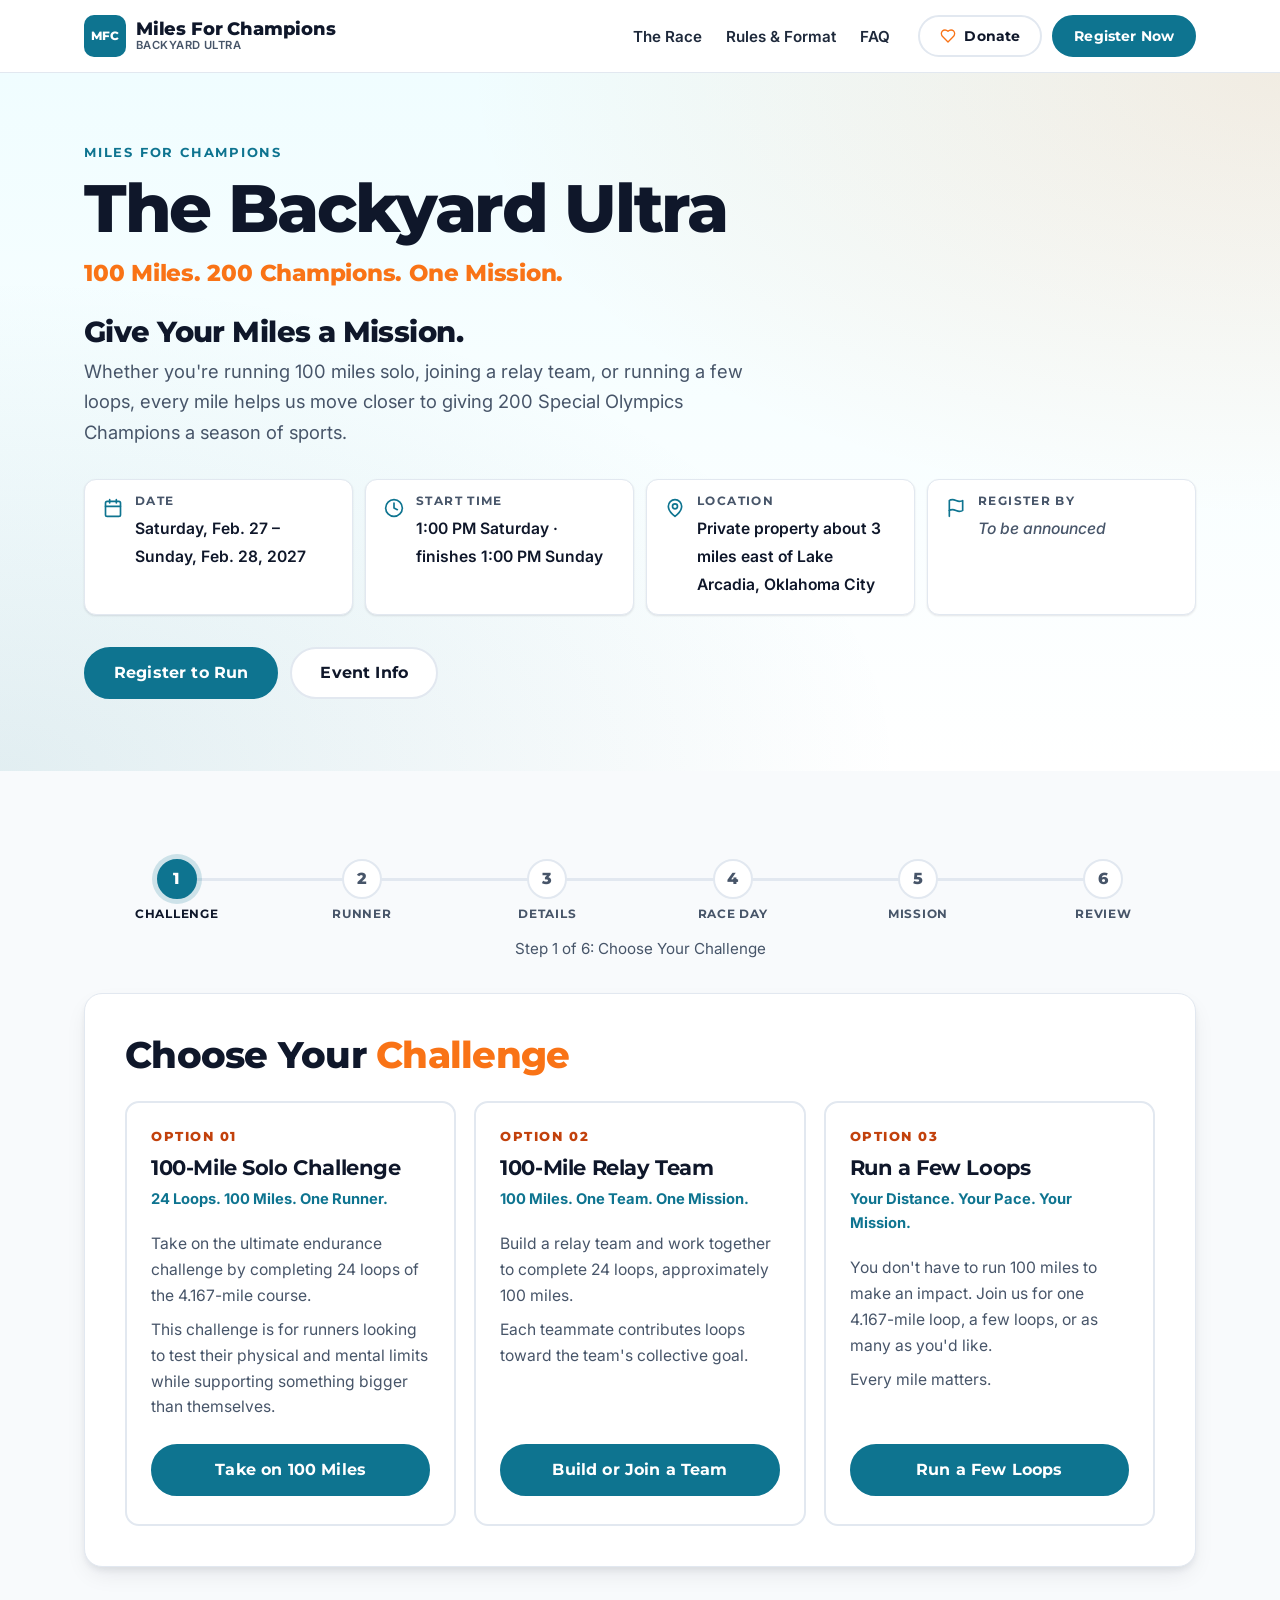
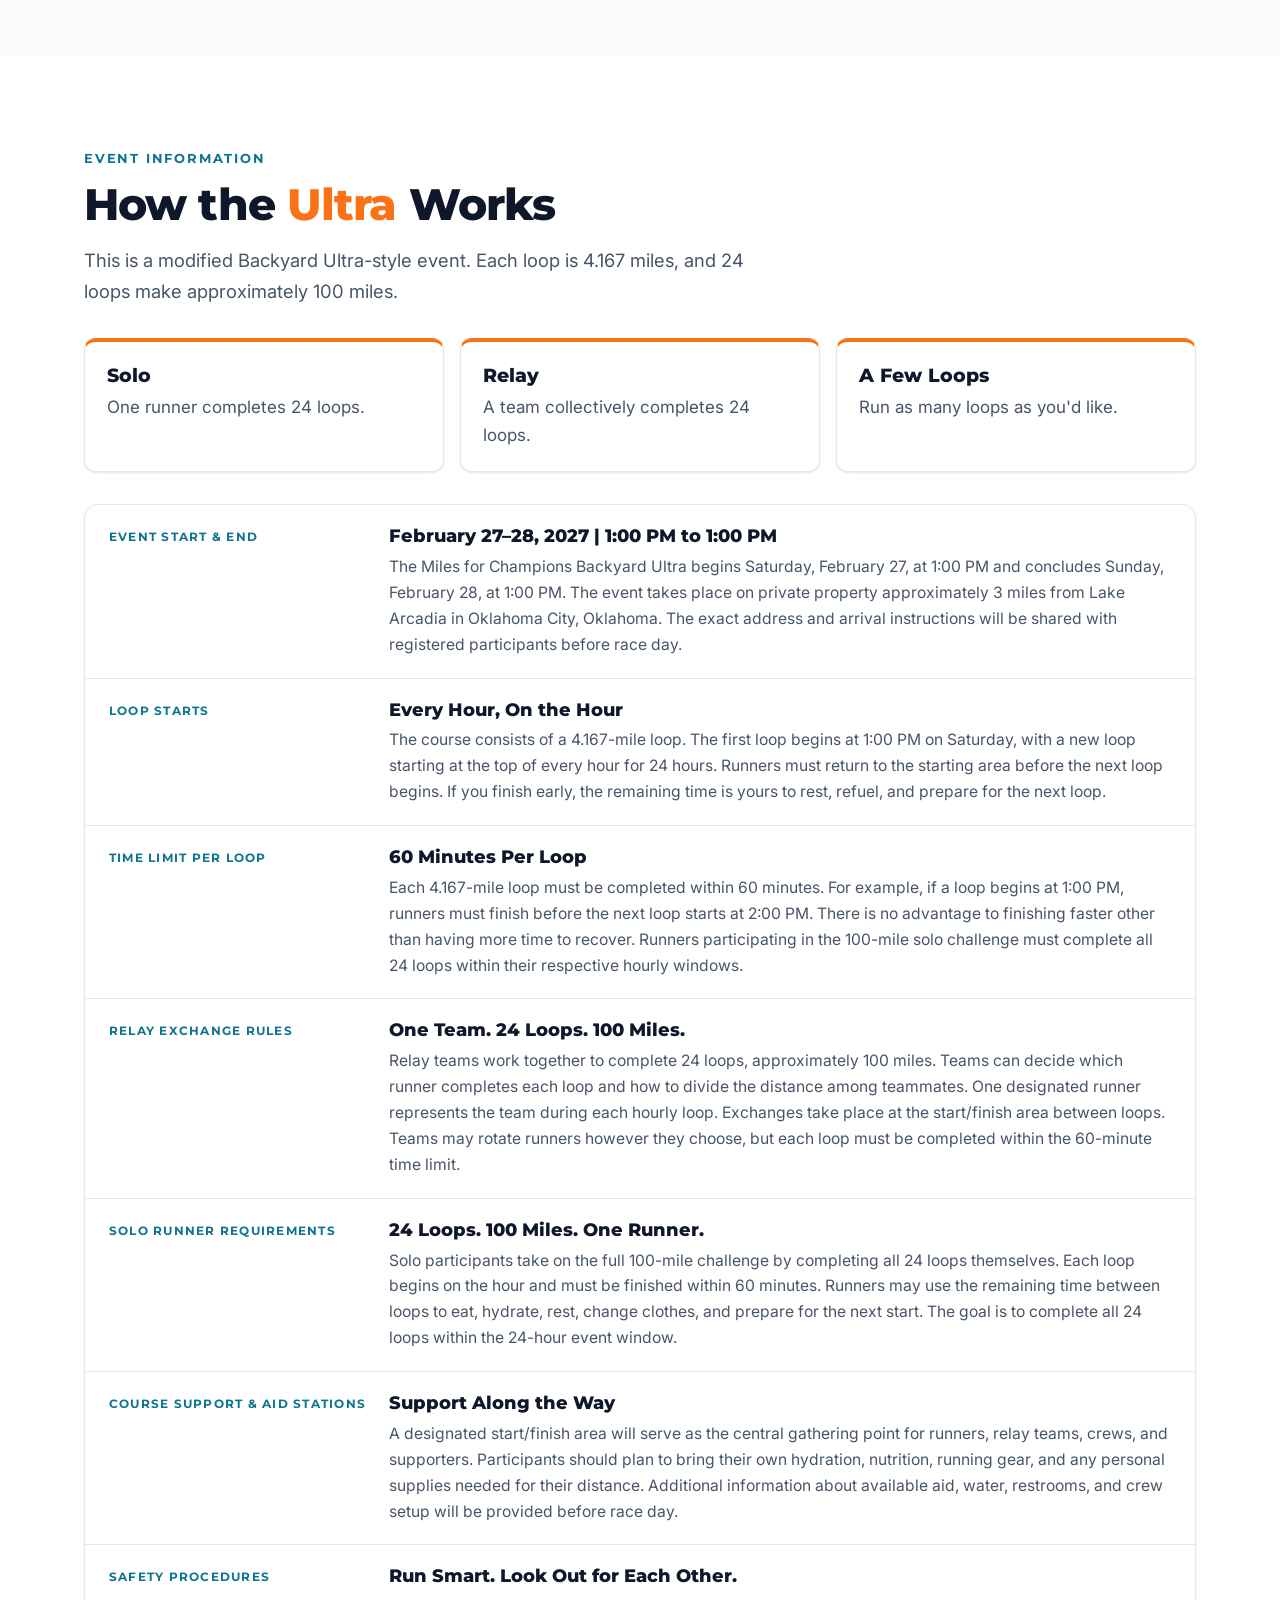
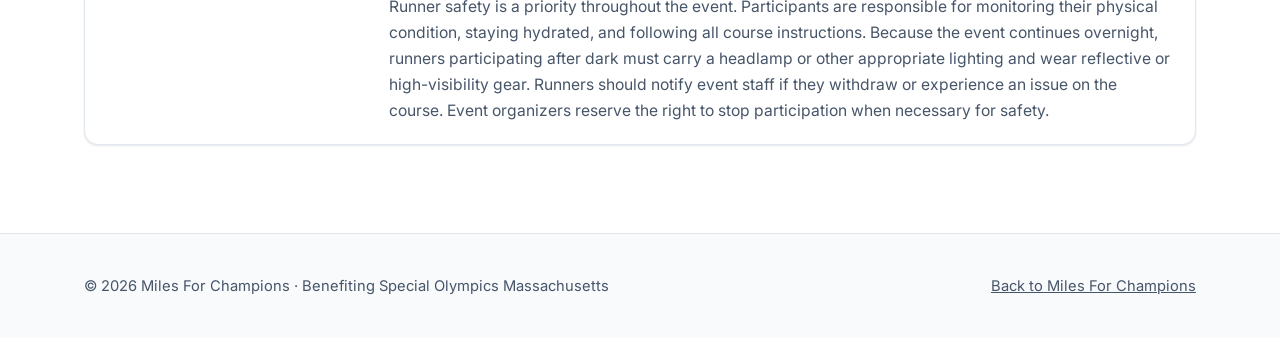
==== register.html @ be692263 "Remove Race Day Essentials, Schedule, and Location sections Co-Authored-By: Claude Opus 5.5 <noreply" ====
<!doctype html>
<html lang="en">
<head>
  <meta charset="utf-8">
  <meta name="viewport" content="width=device-width, initial-scale=1">
  <title>Register · Miles For Champions Backyard Ultra</title>
  <meta name="description" content="Register for the Miles For Champions Backyard Ultra: run 100 miles solo, build a relay team, or run a few loops. 100 Miles. 200 Champions. One Mission.">
  <meta property="og:title" content="Miles For Champions Backyard Ultra: Register to Run">
  <meta property="og:description" content="100 Miles. 200 Champions. One Mission. Give your miles a mission.">
  <meta property="og:image" content="assets/flyer.jpg">
  <meta name="theme-color" content="#ffffff">
  <link rel="preconnect" href="https://fonts.googleapis.com">
  <link rel="preconnect" href="https://fonts.gstatic.com" crossorigin>
  <link href="https://fonts.googleapis.com/css2?family=Inter:wght@400;500;600;700&family=Montserrat:wght@700;800&display=swap" rel="stylesheet">
  <link rel="stylesheet" href="assets/site.css">
  <link rel="stylesheet" href="assets/register.css">
</head>
<body>

  <header class="site-header">
    <div class="wrap">
      <a class="logo" aria-label="Miles For Champions home" href="index.html"><span class="mark">MFC</span><span class="logo-name">Miles For Champions<small>Backyard Ultra</small></span></a>
      <nav aria-label="Main">
        <ul class="nav" id="nav">
          <li><a href="index.html#race">The Race</a></li>
          <li><a href="index.html#format">Rules &amp; Format</a></li>
          <li><a href="index.html#faq">FAQ</a></li>
        </ul>
      </nav>
      <div class="header-ctas">
        <a class="btn small secondary donate" data-config-href="links.donate" href="https://www.givengain.com/project/ryan-raising-funds-for-special-olympics-massachusetts-128642" target="_blank" rel="noopener"><svg width="16" height="16" viewBox="0 0 24 24" fill="none" stroke="currentColor" stroke-width="2" stroke-linecap="round" stroke-linejoin="round" aria-hidden="true"><path d="M19 14c1.49-1.46 3-3.21 3-5.5A5.5 5.5 0 0 0 16.5 3c-1.76 0-3 .5-4.5 2-1.5-1.5-2.74-2-4.5-2A5.5 5.5 0 0 0 2 8.5c0 2.3 1.5 4.05 3 5.5l7 7Z"/></svg> Donate</a>
        <a class="btn small" href="#register">Register Now</a>
      </div>
      <button class="menu-btn" type="button" aria-label="Open menu" aria-expanded="false" aria-controls="nav"><svg width="22" height="22" viewBox="0 0 24 24" fill="none" stroke="currentColor" stroke-width="2" stroke-linecap="round" stroke-linejoin="round" aria-hidden="true"><path d="M4 6h16M4 12h16M4 18h16"/></svg></button>
    </div>
  </header>

  <section class="reg-hero">
    <div class="wrap">
      <span class="eyebrow">Miles for Champions</span>
      <h1>The Backyard Ultra</h1>
      <p class="slogan">100 Miles. 200 Champions. One Mission.</p>
      <h2 class="mission">Give Your Miles a Mission.</h2>
      <p class="sub">Whether you're running 100 miles solo, joining a relay team, or running a few loops, every mile helps us move closer to giving 200 Special Olympics Champions a season of sports.</p>
      <ul class="facts">
        <li><svg width="20" height="20" viewBox="0 0 24 24" fill="none" stroke="currentColor" stroke-width="2" stroke-linecap="round" stroke-linejoin="round" aria-hidden="true"><rect x="3" y="4" width="18" height="18" rx="2"/><path d="M16 2v4M8 2v4M3 10h18"/></svg><div><span>Date</span><b data-config="event.date"></b></div></li>
        <li><svg width="20" height="20" viewBox="0 0 24 24" fill="none" stroke="currentColor" stroke-width="2" stroke-linecap="round" stroke-linejoin="round" aria-hidden="true"><circle cx="12" cy="12" r="10"/><path d="M12 6v6l4 2"/></svg><div><span>Start time</span><b data-config="event.startTime"></b></div></li>
        <li><svg width="20" height="20" viewBox="0 0 24 24" fill="none" stroke="currentColor" stroke-width="2" stroke-linecap="round" stroke-linejoin="round" aria-hidden="true"><path d="M20 10c0 6-8 12-8 12s-8-6-8-12a8 8 0 0 1 16 0Z"/><circle cx="12" cy="10" r="3"/></svg><div><span>Location</span><b data-config="event.location"></b></div></li>
        <li><svg width="20" height="20" viewBox="0 0 24 24" fill="none" stroke="currentColor" stroke-width="2" stroke-linecap="round" stroke-linejoin="round" aria-hidden="true"><path d="M4 15s1-1 4-1 5 2 8 2 4-1 4-1V3s-1 1-4 1-5-2-8-2-4 1-4 1z"/><path d="M4 22v-7"/></svg><div><span>Register by</span><b data-config="event.registrationDeadline"></b></div></li>
      </ul>
      <div class="btns">
        <a class="btn" href="#register">Register to Run</a>
        <a class="btn secondary" href="#event-info">Event Info</a>
      </div>
    </div>
  </section>

  <section class="register" id="register">
    <div class="wrap">

      <ol class="progress" aria-label="Registration progress">
        <li><b>1</b><span>Challenge</span></li>
        <li><b>2</b><span>Runner</span></li>
        <li><b>3</b><span>Details</span></li>
        <li><b>4</b><span>Race Day</span></li>
        <li><b>5</b><span>Mission</span></li>
        <li><b>6</b><span>Review</span></li>
      </ol>
      <p class="step-count" id="step-count" aria-live="polite"></p>

      <form id="reg" novalidate>
        <input type="hidden" name="challenge" value="">
        <div class="hp" aria-hidden="true">
          <label>Leave this empty <input type="text" name="website" tabindex="-1" autocomplete="off"></label>
        </div>

        <!-- Step 1 -->
        <div class="step" data-step="0">
          <h2 class="step-title" tabindex="-1">Choose Your <span class="accent">Challenge</span></h2>
          <div class="choices">
            <article class="choice" data-choice="solo">
              <div class="num">01</div>
              <h3>100-Mile Solo Challenge</h3>
              <p class="tag">24 Loops. 100 Miles. One Runner.</p>
              <p>Take on the ultimate endurance challenge by completing 24 loops of the 4.167-mile course.</p>
              <p>This challenge is for runners looking to test their physical and mental limits while supporting something bigger than themselves.</p>
              <button type="button" class="btn" data-choose="solo">Take on 100 Miles</button>
            </article>
            <article class="choice" data-choice="relay">
              <div class="num">02</div>
              <h3>100-Mile Relay Team</h3>
              <p class="tag">100 Miles. One Team. One Mission.</p>
              <p>Build a relay team and work together to complete 24 loops, approximately 100 miles.</p>
              <p>Each teammate contributes loops toward the team's collective goal.</p>
              <button type="button" class="btn" data-choose="relay">Build or Join a Team</button>
            </article>
            <article class="choice" data-choice="loops">
              <div class="num">03</div>
              <h3>Run a Few Loops</h3>
              <p class="tag">Your Distance. Your Pace. Your Mission.</p>
              <p>You don't have to run 100 miles to make an impact. Join us for one 4.167-mile loop, a few loops, or as many as you'd like.</p>
              <p>Every mile matters.</p>
              <button type="button" class="btn" data-choose="loops">Run a Few Loops</button>
            </article>
          </div>
        </div>

        <!-- Step 2 -->
        <div class="step" data-step="1" hidden>
          <p class="chosen">Your challenge: <b data-chosen></b> <button type="button" class="link" data-goto="0">Change</button></p>
          <h2 class="step-title" tabindex="-1">Runner <span class="accent">Information</span></h2>
          <div class="grid">
            <div class="field"><label for="firstName">First name <i>*</i></label><input id="firstName" name="firstName" autocomplete="given-name" required></div>
            <div class="field"><label for="lastName">Last name <i>*</i></label><input id="lastName" name="lastName" autocomplete="family-name" required></div>
            <div class="field"><label for="email">Email address <i>*</i></label><input id="email" name="email" type="email" autocomplete="email" inputmode="email" required></div>
            <div class="field"><label for="phone">Phone number <i>*</i></label><input id="phone" name="phone" type="tel" autocomplete="tel" placeholder="(405) 555-0123" required></div>
            <div class="field"><label for="dob">Date of birth <i>*</i></label><input id="dob" name="dob" type="date" autocomplete="bday" min="1900-01-01" required></div>
            <div class="field"><label for="city">City <i>*</i></label><input id="city" name="city" autocomplete="address-level2" required></div>
            <div class="field"><label for="state">State <i>*</i></label><select id="state" name="state" autocomplete="address-level1" required><option value="">Select a state</option></select></div>
            <div class="field"><label for="gender">Gender <em>optional</em></label>
              <select id="gender" name="gender"><option value="">Select</option><option>Female</option><option>Male</option><option>Non-binary</option><option>Prefer not to say</option></select></div>
            <div class="field"><label for="club">Running club or group <em>optional</em></label><input id="club" name="club"></div>
            <div class="field"><label for="shirt">T-shirt size <em>optional</em></label>
              <select id="shirt" name="shirt"><option value="">Select</option><option>XS</option><option>S</option><option>M</option><option>L</option><option>XL</option><option>2XL</option><option>3XL</option></select></div>
          </div>
          <div class="step-nav"><button type="button" class="btn secondary" data-back>Back</button><button type="button" class="btn" data-next>Next</button></div>
        </div>

        <!-- Step 3 -->
        <div class="step" data-step="2" hidden>
          <p class="chosen">Your challenge: <b data-chosen></b> <button type="button" class="link" data-goto="0">Change</button></p>
          <h2 class="step-title" tabindex="-1">Challenge <span class="accent">Details</span></h2>

          <div data-when="challenge=solo">
            <fieldset class="group"><legend>Have you completed an ultramarathon before? <i>*</i></legend>
              <div class="opts"><label class="opt"><input type="radio" name="ultraBefore" value="Yes" required><span>Yes</span></label><label class="opt"><input type="radio" name="ultraBefore" value="No"><span>No</span></label></div>
            </fieldset>
            <fieldset class="group"><legend>What is the longest distance you've completed? <i>*</i></legend>
              <div class="opts">
                <label class="opt"><input type="radio" name="longest" value="Marathon or shorter" required><span>Marathon or shorter</span></label>
                <label class="opt"><input type="radio" name="longest" value="50K"><span>50K</span></label>
                <label class="opt"><input type="radio" name="longest" value="50 miles"><span>50 miles</span></label>
                <label class="opt"><input type="radio" name="longest" value="100K"><span>100K</span></label>
                <label class="opt"><input type="radio" name="longest" value="100 miles or more"><span>100 miles or more</span></label>
              </div>
            </fieldset>
            <fieldset class="group"><legend>Will you have a crew or support person? <i>*</i></legend>
              <div class="opts"><label class="opt"><input type="radio" name="soloCrew" value="Yes" required><span>Yes</span></label><label class="opt"><input type="radio" name="soloCrew" value="No"><span>No</span></label><label class="opt"><input type="radio" name="soloCrew" value="Unsure"><span>Unsure</span></label></div>
            </fieldset>
          </div>

          <div data-when="challenge=relay">
            <fieldset class="group"><legend>Are you creating a team or joining an existing team? <i>*</i></legend>
              <div class="opts"><label class="opt"><input type="radio" name="teamMode" value="create" required><span>I'm creating a team</span></label><label class="opt"><input type="radio" name="teamMode" value="join"><span>I'm joining an existing team</span></label></div>
            </fieldset>
            <div class="grid" data-when="teamMode=create">
              <div class="field"><label for="teamName">Team name <i>*</i></label><input id="teamName" name="teamName" maxlength="60" required></div>
              <div class="field"><label for="teamSize">Estimated number of team members <i>*</i></label><input id="teamSize" name="teamSize" type="number" min="2" max="24" inputmode="numeric" required></div>
              <p class="note full">You're the team captain. Share this page with your teammates. Each of them registers on their own and picks your team, so you don't need to enter anyone else's information.</p>
            </div>
            <div class="grid" data-when="teamMode=join">
              <div class="field full"><label for="teamId">Select your team <i>*</i></label><select id="teamId" name="teamId" required><option value="">Select your team</option></select>
                <p class="note">Don't see your team? Your captain needs to register first and create it.</p></div>
            </div>
          </div>

          <div data-when="challenge=loops">
            <div class="grid">
              <div class="field full"><label for="estLoops">Estimated number of loops <i>*</i></label>
                <select id="estLoops" name="estLoops" required><option value="">Select loops</option><option value="1 loop">1 loop: 4.167 miles</option><option value="2 loops">2 loops: 8.334 miles</option><option value="3 loops">3 loops: 12.501 miles</option><option value="4 loops">4 loops: 16.668 miles</option><option value="5 loops">5 loops: 20.835 miles</option><option value="6 loops">6 loops: 25.002 miles</option><option value="7 loops">7 loops: 29.169 miles</option><option value="8 loops">8 loops: 33.336 miles</option><option value="9 loops">9 loops: 37.503 miles</option><option value="10 loops">10 loops: 41.67 miles</option><option value="11 loops">11 loops: 45.837 miles</option><option value="12 loops">12 loops: 50.004 miles</option><option value="13 loops">13 loops: 54.171 miles</option><option value="14 loops">14 loops: 58.338 miles</option><option value="15 loops">15 loops: 62.505 miles</option><option value="Not sure yet">I'm not sure yet, I'll see how I feel!</option></select></div>
            </div>
            <div class="grid">
              <div class="field"><label for="startDay">Estimated day of your first loop <i>*</i></label>
                <select id="startDay" name="startDay" required><option value="">Select a day</option><option>Sat., Feb. 27</option><option>Sun., Feb. 28</option></select></div>
              <div class="field"><label for="startTime">Estimated start time of your first loop <i>*</i></label>
                <select id="startTime" name="startTime" required><option value="">Pick a day first</option></select></div>
            </div>
            <p class="note">These answers just help us plan. You're not locked into a distance or start time.</p>
          </div>
          <div class="step-nav"><button type="button" class="btn secondary" data-back>Back</button><button type="button" class="btn" data-next>Next</button></div>
        </div>

        <!-- Step 4 -->
        <div class="step" data-step="3" hidden>
          <h2 class="step-title" tabindex="-1">Emergency Contact &amp; <span class="accent">Race Day</span></h2>
          <h3 class="sub-title">Emergency contact</h3>
          <div class="grid">
            <div class="field"><label for="ecName">Full name <i>*</i></label><input id="ecName" name="ecName" required></div>
            <div class="field"><label for="ecPhone">Phone number <i>*</i></label><input id="ecPhone" name="ecPhone" type="tel" placeholder="(405) 555-0123" required></div>
            <div class="field"><label for="ecRelation">Relationship to you <i>*</i></label><input id="ecRelation" name="ecRelation" placeholder="Spouse, parent, friend…" required></div>
          </div>

          <div data-when="minor=yes" class="minor-box">
            <h3 class="sub-title">Parent or guardian consent</h3>
            <p class="note">You'll be under 18 on race day, so a parent or guardian needs to give consent. They'll also sign on the final step.</p>
            <div class="grid">
              <div class="field"><label for="guardianName">Parent/guardian full name <i>*</i></label><input id="guardianName" name="guardianName" required></div>
              <div class="field"><label for="guardianRelation">Relationship <i>*</i></label><input id="guardianRelation" name="guardianRelation" required></div>
              <div class="field"><label for="guardianPhone">Phone number <i>*</i></label><input id="guardianPhone" name="guardianPhone" type="tel" required></div>
              <div class="field"><label for="guardianEmail">Email address <i>*</i></label><input id="guardianEmail" name="guardianEmail" type="email" required></div>
            </div>
          </div>

          <h3 class="sub-title">Race day</h3>
          <fieldset class="group"><legend>Is this your first Backyard Ultra-style event? <i>*</i></legend>
            <div class="opts"><label class="opt"><input type="radio" name="firstBackyard" value="Yes" required><span>Yes</span></label><label class="opt"><input type="radio" name="firstBackyard" value="No"><span>No</span></label></div>
          </fieldset>
          <fieldset class="group" data-when="challenge!=solo"><legend>Will you have a crew member or support person attending? <i>*</i></legend>
            <div class="opts"><label class="opt"><input type="radio" name="crew" value="Yes" required><span>Yes</span></label><label class="opt"><input type="radio" name="crew" value="No"><span>No</span></label><label class="opt"><input type="radio" name="crew" value="Unsure"><span>Unsure</span></label></div>
          </fieldset>
          <div class="grid">
            <div class="field full"><label for="medical">Allergies or medical information event staff should know about <em>optional</em></label><textarea id="medical" name="medical" rows="3"></textarea>
              <p class="note">Shared only with event organizers and staff.</p></div>
            <div class="field full"><label for="accessibility">Accessibility accommodations you need <em>optional</em></label><textarea id="accessibility" name="accessibility" rows="2"></textarea></div>
            <div class="field"><label for="heardAbout">How did you hear about this event? <em>optional</em></label>
              <select id="heardAbout" name="heardAbout"><option value="">Select</option><option>Instagram</option><option>Facebook</option><option>Running club</option><option>Friend or family</option><option>Other</option></select></div>
          </div>
          <div class="step-nav"><button type="button" class="btn secondary" data-back>Back</button><button type="button" class="btn" data-next>Next</button></div>
        </div>

        <!-- Step 5 -->
        <div class="step" data-step="4" hidden>
          <div class="mission-panel">
            <h2 class="step-title" tabindex="-1">Give Your Miles a <span class="accent">Mission</span></h2>
            <p class="big-line">We're running for something bigger than a finish line.</p>
            <p>Our mission is to raise <b>$24,000</b> to help provide <b>200 Special Olympics Champions</b> with a season of sports.</p>
            <p>Just $120 can help give one Champion access to a season of athletic opportunities, including equipment, uniforms, and competition experiences.</p>
            <div class="impact">
              <div><b>$120</b><span>1 Champion</span></div>
              <div><b>$600</b><span>5 Champions</span></div>
              <div><b>$1,200</b><span>10 Champions</span></div>
            </div>
          </div>
          <fieldset class="group"><legend>Would you like to help fundraise for Miles for Champions? <i>*</i></legend>
            <div class="opts stack">
              <label class="opt"><input type="radio" name="fundraising" value="Yes, I'd love to help fundraise!" required><span>Yes, I'd love to help fundraise!</span></label>
              <label class="opt"><input type="radio" name="fundraising" value="Maybe, send me more information."><span>Maybe, send me more information.</span></label>
              <label class="opt"><input type="radio" name="fundraising" value="I'm here to run and support the mission!"><span>I'm here to run and support the mission!</span></label>
            </div>
            <p class="note">Fundraising is optional, and choosing an option doesn't make or charge a donation.</p>
          </fieldset>
          <p><a class="text-link" data-config-href="links.learnMore" href="index.html" target="_blank" rel="noopener">Learn More About Miles for Champions →</a></p>
          <div class="step-nav"><button type="button" class="btn secondary" data-back>Back</button><button type="button" class="btn" data-next>Next</button></div>
        </div>

        <!-- Step 6 -->
        <div class="step" data-step="5" hidden>
          <h2 class="step-title" tabindex="-1">Review &amp; <span class="accent">Waiver</span></h2>
          <div class="review" id="review"></div>

          <h3 class="sub-title">Participant waiver</h3>
          <div class="waiver" id="waiver"></div>

          <div class="checks">
            <div class="field check"><label><input type="checkbox" name="agreeWaiver" value="Yes" required><span><b>Assumption of Risk and Liability Waiver:</b> I acknowledge that distance running involves physical risks and agree to the event's official participant waiver. <i>*</i></span></label></div>
            <div class="field check"><label><input type="checkbox" name="agreeRules" value="Yes" required><span><b>Event Rules:</b> I agree to follow the event rules, course instructions, safety requirements, and race director decisions. <i>*</i></span></label></div>
            <div class="field check"><label><input type="checkbox" name="agreeAccurate" value="Yes" required><span><b>Accuracy of Information:</b> I confirm that the information provided is accurate. <i>*</i></span></label></div>
            <div class="field check"><label><input type="checkbox" name="photoRelease" value="Yes"><span><b>Photo and Video Release</b> <em>optional</em>: I consent to photos and videos of me being used to promote Miles for Champions and related fundraising efforts.</span></label></div>
          </div>

          <div class="grid">
            <div class="field"><label for="signature">Electronic signature: type your full name <i>*</i></label><input id="signature" name="signature" class="sig" autocomplete="name" required></div>
            <div class="field"><label for="sigDateShown">Date</label><input id="sigDateShown" readonly tabindex="-1"><input type="hidden" name="sigDate"></div>
          </div>

          <div data-when="minor=yes" class="minor-box">
            <h3 class="sub-title">Parent or guardian authorization</h3>
            <div class="field check"><label><input type="checkbox" name="guardianConsent" value="Yes" required><span>I am the parent or legal guardian of this participant. I consent to their participation and agree to the waiver and event rules on their behalf. <i>*</i></span></label></div>
            <div class="grid">
              <div class="field"><label for="guardianSignature">Parent/guardian signature: type full name <i>*</i></label><input id="guardianSignature" name="guardianSignature" class="sig" required></div>
            </div>
          </div>

          <p class="submit-error" id="submit-error" role="alert" hidden></p>
          <div class="step-nav"><button type="button" class="btn secondary" data-back>Back</button><button type="submit" class="btn" id="submit">Complete Registration</button></div>
        </div>
      </form>

      <!-- Confirmation -->
      <div class="done" id="done" hidden tabindex="-1">
        <span class="badge done-badge">You're In!</span>
        <h2>Welcome to the Miles for Champions <span class="accent">Backyard Ultra!</span></h2>
        <p class="big-line">You're officially part of something bigger than a race.</p>
        <p>Whether you're taking on 100 miles, joining a team, or running a few loops, your miles are helping us champion inclusion, opportunity, and the power of sports.</p>
        <p class="mission-line">Give Your Miles a Mission.</p>
        <dl class="summary" id="done-summary"></dl>
        <p class="note" id="done-email"></p>
        <div class="btns">
          <button type="button" class="btn" id="share">Share the Mission</button>
          <a class="btn secondary" data-config-href="links.donate" href="#" target="_blank" rel="noopener">Sponsor a Champion</a>
        </div>
      </div>
    </div>
  </section>

  <section class="event-info" id="event-info">
    <div class="wrap">
      <p class="eyebrow">Event information</p>
      <h2>How the <span class="accent">Ultra</span> Works</h2>
      <p class="lead">This is a modified Backyard Ultra-style event. Each loop is 4.167 miles, and 24 loops make approximately 100 miles.</p>
      <div class="formats">
        <div><b>Solo</b><span>One runner completes 24 loops.</span></div>
        <div><b>Relay</b><span>A team collectively completes 24 loops.</span></div>
        <div><b>A Few Loops</b><span>Run as many loops as you'd like.</span></div>
      </div>
      <dl class="rules">
        <div><dt>Event start &amp; end</dt><dd data-rule="startEnd"></dd></div>
        <div><dt>Loop starts</dt><dd data-rule="loopStarts"></dd></div>
        <div><dt>Time limit per loop</dt><dd data-rule="loopTimeLimit"></dd></div>
        <div><dt>Relay exchange rules</dt><dd data-rule="relayExchange"></dd></div>
        <div><dt>Solo runner requirements</dt><dd data-rule="soloRequirements"></dd></div>
        <div><dt>Course support &amp; aid stations</dt><dd data-rule="aidStations"></dd></div>
        <div><dt>Safety procedures</dt><dd data-rule="safety"></dd></div>
      </dl>
    </div>
  </section>

  <footer>
    <div class="wrap">
      <span>© 2026 Miles For Champions · Benefiting Special Olympics Massachusetts</span>
      <a href="index.html">Back to Miles For Champions</a>
    </div>
  </footer>

  <script src="assets/config.js"></script>
  <script src="assets/site.js"></script>
  <script src="assets/register.js"></script>
</body>
</html>
---- assets/site.css ----
:root {
  --bg: #ffffff;
  --bg-alt: #f8fafc;
  --text: #1e293b;
  --heading: #0f172a;
  --muted: #475569;
  --line: #e2e8f0;
  --primary: #0e7490;        /* trail teal: CTAs */
  --primary-dark: #155e75;
  --primary-soft: #ecfeff;
  --accent: #f97316;         /* solar orange: highlights, big numbers */
  --accent-text: #c2410c;
  --accent-soft: #fff7ed;
  --shadow-sm: 0 1px 2px rgba(15, 23, 42, .06), 0 1px 3px rgba(15, 23, 42, .05);
  --shadow-md: 0 4px 6px -1px rgba(15, 23, 42, .07), 0 10px 24px -6px rgba(15, 23, 42, .10);
  --radius: 14px;
  --head: "Montserrat", system-ui, sans-serif;
  --body: "Inter", system-ui, -apple-system, sans-serif;
  --max: 1160px;
}
* { box-sizing: border-box; margin: 0; padding: 0; }
[hidden] { display: none !important; }
html { scroll-behavior: smooth; }
body { background: var(--bg); color: var(--text); font: 400 1.0625rem/1.65 var(--body); -webkit-font-smoothing: antialiased; }
img, svg { max-width: 100%; display: block; }
a { color: var(--primary); }
.wrap { max-width: var(--max); margin: 0 auto; padding: 0 24px; }
section { padding: 88px 0; scroll-margin-top: 72px; }
.alt { background: var(--bg-alt); }

/* Type */
h1, h2, h3, .head { font-family: var(--head); color: var(--heading); letter-spacing: -.02em; }
h2 { font-size: clamp(2rem, 4.5vw, 2.75rem); font-weight: 800; line-height: 1.12; margin-bottom: 16px; }
h3 { font-size: 1.25rem; font-weight: 700; line-height: 1.3; }
.eyebrow { display: inline-block; font: 700 .8rem/1 var(--head); letter-spacing: .14em; text-transform: uppercase; color: var(--primary); margin-bottom: 14px; }
.lead { font-size: 1.15rem; color: var(--muted); max-width: 680px; }
.center { text-align: center; }
.center .lead { margin: 0 auto; }
.accent { color: var(--accent); }

/* Buttons */
.btns { display: flex; flex-wrap: wrap; gap: 12px; margin-top: 32px; }
.btn {
  display: inline-flex; align-items: center; justify-content: center; gap: 8px; text-decoration: none; cursor: pointer;
  font: 700 1rem/1 var(--head); letter-spacing: .01em; padding: 16px 28px; border-radius: 999px; white-space: nowrap;
  border: 2px solid var(--primary); background: var(--primary); color: #fff;
  transition: background .15s, border-color .15s, transform .15s, box-shadow .15s;
}
.btn:hover { background: var(--primary-dark); border-color: var(--primary-dark); transform: translateY(-1px); box-shadow: var(--shadow-md); }
.btn:focus-visible { outline: 3px solid rgba(14, 116, 144, .35); outline-offset: 2px; }
.btn.secondary { background: #fff; color: var(--heading); border-color: var(--line); }
.btn.secondary:hover { border-color: var(--primary); color: var(--primary); }
.btn.small { padding: 11px 20px; font-size: .9rem; }

/* Header */
.site-header { position: sticky; top: 0; z-index: 20; background: rgba(255, 255, 255, .92); backdrop-filter: blur(10px); border-bottom: 1px solid var(--line); }
.site-header .wrap { display: flex; align-items: center; gap: 28px; height: 72px; }
.logo { display: flex; align-items: center; gap: 10px; text-decoration: none; font: 800 1.1rem/1.05 var(--head); color: var(--heading); letter-spacing: -.01em; }
.logo .mark { display: grid; place-items: center; flex: none; width: 42px; height: 42px; border-radius: 10px; background: var(--primary); color: #fff; font-size: .72rem; letter-spacing: 0; }
.logo small { display: block; font: 600 .7rem/1.2 var(--body); color: var(--muted); letter-spacing: .04em; text-transform: uppercase; }
.site-header nav { margin-left: auto; }
.nav { display: flex; gap: 24px; list-style: none; }
.nav a { color: var(--text); text-decoration: none; font-weight: 600; font-size: .95rem; }
.nav a:hover { color: var(--primary); }
.header-ctas { display: flex; gap: 10px; }
.btn.donate svg { color: var(--accent); }
.menu-btn { display: none; background: none; border: 1px solid var(--line); border-radius: 10px; width: 44px; height: 44px; cursor: pointer; color: var(--heading); }
.menu-btn svg { margin: auto; }

/* Cards */
.card { background: #fff; border: 1px solid var(--line); border-radius: var(--radius); box-shadow: var(--shadow-sm); padding: 28px; }
.grid-3 { display: grid; grid-template-columns: repeat(3, 1fr); gap: 20px; }
.grid-2 { display: grid; grid-template-columns: repeat(2, 1fr); gap: 20px; }
.icon { display: grid; place-items: center; width: 48px; height: 48px; border-radius: 12px; background: var(--primary-soft); color: var(--primary); margin-bottom: 18px; }
.icon.orange { background: var(--accent-soft); color: var(--accent-text); }
.badge { display: inline-flex; align-items: center; gap: 6px; padding: 6px 12px; border-radius: 999px; background: var(--accent-soft); color: var(--accent-text); font: 700 .78rem/1 var(--head); letter-spacing: .04em; text-transform: uppercase; }

footer { border-top: 1px solid var(--line); padding: 40px 0; color: var(--muted); font-size: .92rem; background: var(--bg-alt); }
footer .wrap { display: flex; flex-wrap: wrap; gap: 12px 24px; justify-content: space-between; align-items: center; }
footer a { color: var(--muted); }

@media (max-width: 960px) {
  .nav { display: none; position: absolute; top: 72px; left: 0; right: 0; flex-direction: column; gap: 0; background: #fff; border-bottom: 1px solid var(--line); box-shadow: var(--shadow-md); padding: 8px 24px 16px; }
  .nav.open { display: flex; }
  .nav a { display: block; padding: 12px 0; border-bottom: 1px solid var(--line); }
  .menu-btn { display: grid; }
  .site-header nav { margin-left: 0; }
  .header-ctas { margin-left: auto; }
  .grid-3 { grid-template-columns: 1fr; }
}
@media (max-width: 720px) {
  section { padding: 64px 0; }
  .wrap { padding: 0 16px; }
  .grid-2 { grid-template-columns: 1fr; }
  .logo small { display: none; }
  .logo { font-size: .98rem; }
  .site-header .wrap { gap: 12px; }
  .site-header .btn.small { padding: 10px 14px; font-size: .8rem; }
}
@media (max-width: 480px) {
  .logo-name { display: none; }
  .header-ctas { gap: 8px; }
  .site-header .btn.small { padding: 10px 13px; }
}
@media (prefers-reduced-motion: reduce) { html { scroll-behavior: auto; } * { transition: none !important; animation: none !important; } }
---- assets/register.css ----
/* Registration page: builds on site.css */

.reg-hero {
  padding: 64px 0 72px;
  background:
    radial-gradient(ellipse at 100% 0%, rgba(249, 115, 22, .12), transparent 45%),
    radial-gradient(ellipse at 0% 100%, rgba(14, 116, 144, .12), transparent 50%),
    linear-gradient(180deg, #f0fdff 0%, #ffffff 100%);
}
.reg-hero h1 { font-size: clamp(2.6rem, 6.5vw, 4.2rem); font-weight: 800; line-height: 1.04; letter-spacing: -.035em; }
.reg-hero .slogan { margin-top: 14px; font: 800 clamp(1.1rem, 2.6vw, 1.45rem)/1.3 var(--head); color: var(--accent); letter-spacing: -.01em; }
.reg-hero .mission { font-size: clamp(1.4rem, 3vw, 1.8rem); margin: 28px 0 8px; }
.reg-hero .sub { font-size: 1.15rem; color: var(--muted); max-width: 680px; }
.facts { list-style: none; display: grid; grid-template-columns: repeat(4, 1fr); gap: 12px; margin-top: 32px; }
.facts li { display: flex; gap: 12px; align-items: flex-start; background: #fff; border: 1px solid var(--line); border-radius: 12px; box-shadow: var(--shadow-sm); padding: 16px 18px; }
.facts svg { color: var(--primary); flex: none; margin-top: 2px; }
.facts span { display: block; font: 700 .72rem/1 var(--head); letter-spacing: .12em; text-transform: uppercase; color: var(--muted); margin-bottom: 6px; }
.facts b { font-weight: 600; font-size: .98rem; line-height: 1.4; color: var(--heading); }
.tba { color: var(--muted) !important; font-style: italic; font-weight: 500 !important; }

.register { background: var(--bg-alt); }

/* Progress */
.progress { list-style: none; display: grid; grid-template-columns: repeat(6, 1fr); position: relative; margin-bottom: 14px; }
.progress::before { content: ""; position: absolute; top: 19px; left: 8%; right: 8%; height: 3px; background: var(--line); border-radius: 3px; }
.progress li { position: relative; text-align: center; color: var(--muted); font: 700 .78rem/1.2 var(--head); letter-spacing: .06em; text-transform: uppercase; }
.progress b { display: grid; place-items: center; width: 40px; height: 40px; margin: 0 auto 8px; border-radius: 50%; background: #fff; border: 2px solid var(--line); font: 800 1rem/1 var(--head); color: var(--muted); transition: background .25s, border-color .25s, color .25s; }
.progress li.done b { border-color: var(--primary); color: var(--primary); background: var(--primary-soft); }
.progress li.current b { background: var(--primary); border-color: var(--primary); color: #fff; box-shadow: 0 0 0 5px rgba(14, 116, 144, .18); }
.progress li.current, .progress li.done { color: var(--heading); }
.step-count { text-align: center; color: var(--muted); font-size: .95rem; margin-bottom: 32px; }

/* Steps sit on one white card */
#reg { background: #fff; border: 1px solid var(--line); border-radius: 18px; box-shadow: var(--shadow-md); padding: 40px; }
.step { animation: rise .35s ease both; }
@keyframes rise { from { opacity: 0; transform: translateY(12px); } to { opacity: 1; transform: none; } }
@media (prefers-reduced-motion: reduce) { .step, .choice, #done { animation: none !important; transition: none !important; } }
.step-title { font-size: clamp(1.7rem, 4vw, 2.3rem); margin-bottom: 26px; outline: none; }
.sub-title { font-size: 1.15rem; font-weight: 800; margin: 34px 0 16px; }
.step > .sub-title:first-of-type { margin-top: 0; }
.chosen { display: inline-flex; flex-wrap: wrap; align-items: center; gap: 8px 12px; margin-bottom: 18px; padding: 8px 16px; background: var(--primary-soft); border: 1px solid #a5f3fc; border-radius: 999px; font-size: .95rem; }
.chosen b { color: var(--heading); }
.link { background: none; border: 0; color: var(--primary); text-decoration: underline; font: 600 .95rem var(--body); cursor: pointer; }
.note { color: var(--muted); font-size: .92rem; margin-top: 8px; }
.full { grid-column: 1 / -1; }
.grid + .grid { margin-top: 20px; }

/* Challenge cards */
.choices { display: grid; grid-template-columns: repeat(3, 1fr); gap: 18px; }
.choice { position: relative; display: flex; flex-direction: column; background: #fff; border: 2px solid var(--line); border-radius: var(--radius); padding: 28px 24px; transition: border-color .2s, transform .2s, box-shadow .2s; }
.choice:hover { transform: translateY(-3px); box-shadow: var(--shadow-md); }
.choice.selected { border-color: var(--primary); box-shadow: 0 0 0 4px rgba(14, 116, 144, .15); }
.choice.selected::after { content: "Selected"; position: absolute; top: 16px; right: 16px; background: var(--primary); color: #fff; font: 700 .72rem/1 var(--head); text-transform: uppercase; letter-spacing: .08em; padding: 6px 10px; border-radius: 999px; }
.choice .num { font: 800 .8rem/1 var(--head); letter-spacing: .12em; color: var(--accent-text); }
.choice .num::before { content: "OPTION "; }
.choice h3 { font-size: 1.3rem; margin: 10px 0 6px; }
.choice .tag { font-weight: 700; color: var(--primary); font-size: .92rem; margin-bottom: 12px; }
.choice p { color: var(--muted); font-size: .98rem; }
.choice p + p { margin-top: 8px; }
.choice p:last-of-type { margin-bottom: 24px; }
.choice .btn { margin-top: auto; width: 100%; }

/* Fields */
.grid { display: grid; grid-template-columns: repeat(2, 1fr); gap: 20px 22px; }
.field label, .group legend { display: block; font-weight: 600; font-size: .95rem; color: var(--heading); margin-bottom: 8px; }
.field i, .group i, .check i { color: var(--accent-text); font-style: normal; }
.field em, .check em { color: var(--muted); font-weight: 400; font-style: normal; font-size: .85rem; margin-left: 4px; }
input, select, textarea {
  width: 100%; font: 400 1rem/1.4 var(--body); color: var(--heading); background: #fff; border: 1px solid #cbd5e1; padding: 12px 14px; border-radius: 10px;
  transition: border-color .15s, box-shadow .15s;
}
select { appearance: none; background-image: linear-gradient(45deg, transparent 50%, var(--muted) 50%), linear-gradient(135deg, var(--muted) 50%, transparent 50%); background-position: calc(100% - 20px) 55%, calc(100% - 14px) 55%; background-size: 6px 6px; background-repeat: no-repeat; padding-right: 40px; }
input::placeholder, textarea::placeholder { color: #94a3b8; }
input:focus, select:focus, textarea:focus { outline: none; border-color: var(--primary); box-shadow: 0 0 0 3px rgba(14, 116, 144, .18); }
input[readonly] { background: var(--bg-alt); color: var(--muted); }
[aria-invalid="true"] { border-color: #dc2626 !important; }
.err { color: #b91c1c; font-size: .88rem; margin-top: 6px; font-weight: 600; }
.err::before { content: "⚠ "; }
.sig { font-style: italic; font-weight: 600; }

.group { border: 0; margin-bottom: 26px; }
.opts { display: flex; flex-wrap: wrap; gap: 10px; }
.opts.stack { flex-direction: column; align-items: stretch; }
.opt { position: relative; cursor: pointer; }
.opt input { position: absolute; opacity: 0; width: 1px; height: 1px; }
.opt span { display: block; padding: 11px 18px; border: 1px solid #cbd5e1; background: #fff; border-radius: 999px; font-weight: 600; font-size: .95rem; color: var(--heading); transition: border-color .15s, background .15s; }
.opts.stack .opt span { border-radius: 12px; }
.opt:hover span { border-color: var(--primary); }
.opt input:checked + span { border-color: var(--primary); background: var(--primary-soft); color: var(--primary-dark); }
.opt input:checked + span::before { content: "✓ "; }
.opt input:focus-visible + span { box-shadow: 0 0 0 3px rgba(14, 116, 144, .3); }

.check label { display: flex; gap: 12px; align-items: flex-start; font-weight: 400; color: var(--text); cursor: pointer; }
.check b { color: var(--heading); }
.check input { width: 20px; height: 20px; flex: none; margin-top: 3px; accent-color: var(--primary); padding: 0; }
.checks { display: grid; gap: 14px; margin: 22px 0 28px; }

.minor-box { margin-top: 28px; padding: 22px 24px; border: 1px solid #fed7aa; background: var(--accent-soft); border-radius: 12px; }
.minor-box .sub-title { margin-top: 0; }
.minor-box .note { margin-bottom: 16px; }

.step-nav { display: flex; justify-content: space-between; gap: 12px; margin-top: 36px; padding-top: 24px; border-top: 1px solid var(--line); }
.step-nav .btn { min-width: 140px; }
.step-nav .btn[disabled] { opacity: .6; cursor: progress; transform: none; }
.hp { position: absolute; left: -9999px; width: 1px; height: 1px; overflow: hidden; }

/* Mission step */
.mission-panel { padding: 30px; margin-bottom: 30px; border-radius: var(--radius); background: linear-gradient(135deg, var(--primary-soft), var(--accent-soft)); border: 1px solid var(--line); }
.mission-panel .step-title { margin-bottom: 12px; }
.mission-panel p { color: var(--text); max-width: 680px; }
.mission-panel p + p { margin-top: 10px; }
.mission-panel b { color: var(--heading); }
.big-line { font: 700 1.15rem/1.4 var(--head) !important; color: var(--heading) !important; }
.impact { display: grid; grid-template-columns: repeat(3, 1fr); gap: 10px; margin-top: 22px; max-width: 560px; }
.impact div { background: #fff; border: 1px solid var(--line); border-radius: 12px; padding: 14px 8px; text-align: center; }
.impact b { display: block; font: 800 1.5rem/1 var(--head); color: var(--accent) !important; }
.impact span { font-size: .8rem; color: var(--muted); font-weight: 600; }
.text-link { color: var(--primary); font-weight: 700; text-underline-offset: 4px; }

/* Review */
.review { border: 1px solid var(--line); border-radius: 12px; overflow: hidden; margin-bottom: 32px; }
.review .row { display: grid; grid-template-columns: 190px 1fr auto; gap: 16px; align-items: baseline; padding: 13px 18px; border-top: 1px solid var(--line); }
.review .row:first-child { border-top: 0; }
.review .row:nth-child(even) { background: var(--bg-alt); }
.review .k { color: var(--muted); font: 700 .75rem/1.3 var(--head); text-transform: uppercase; letter-spacing: .1em; }
.review .v { font-weight: 600; color: var(--heading); word-break: break-word; }
.waiver { max-height: 220px; overflow: auto; padding: 16px 18px; background: var(--bg-alt); border: 1px solid var(--line); border-radius: 12px; color: var(--muted); font-size: .95rem; white-space: pre-wrap; }
.submit-error { margin-top: 20px; padding: 14px 18px; border: 1px solid #fca5a5; background: #fef2f2; color: #991b1b; border-radius: 12px; font-weight: 600; }

/* Confirmation */
#done { text-align: center; max-width: 760px; margin: 0 auto; outline: none; background: #fff; border: 1px solid var(--line); border-radius: 18px; box-shadow: var(--shadow-md); padding: 48px 36px; animation: rise .4s ease both; }
.done-badge { font-size: 1rem; padding: 10px 18px; margin-bottom: 18px; }
#done h2 { font-size: clamp(1.8rem, 4.5vw, 2.6rem); margin-bottom: 14px; }
#done > p { color: var(--muted); }
#done .big-line { margin-bottom: 8px; }
.mission-line { font: 800 1.2rem/1.2 var(--head) !important; color: var(--accent-text) !important; margin-top: 16px; }
.summary { text-align: left; margin: 28px 0 0; border: 1px solid var(--line); border-radius: 12px; overflow: hidden; }
.summary div { display: grid; grid-template-columns: 180px 1fr; gap: 16px; padding: 13px 18px; border-top: 1px solid var(--line); }
.summary div:first-child { border-top: 0; }
.summary dt { color: var(--muted); font: 700 .75rem/1.3 var(--head); text-transform: uppercase; letter-spacing: .1em; }
.summary dd { font-weight: 600; color: var(--heading); }
.summary .conf { background: var(--primary-soft); }
.summary .conf dd { font: 800 1.3rem/1 var(--head); color: var(--primary-dark); }
#done .btns { justify-content: center; }

/* Event info */
.formats { display: grid; grid-template-columns: repeat(3, 1fr); gap: 16px; margin: 32px 0; }
.formats div { background: #fff; border: 1px solid var(--line); border-radius: 12px; box-shadow: var(--shadow-sm); padding: 22px; border-top: 4px solid var(--accent); }
.formats b { display: block; font: 800 1.2rem/1.2 var(--head); color: var(--heading); margin-bottom: 6px; }
.formats span { color: var(--muted); }
.rules { border: 1px solid var(--line); border-radius: 14px; overflow: hidden; background: #fff; box-shadow: var(--shadow-sm); }
.rules div { display: grid; grid-template-columns: 260px 1fr; gap: 20px; padding: 20px 24px; border-top: 1px solid var(--line); }
.rules div:first-child { border-top: 0; }
.rules dt { font: 700 .78rem/1.4 var(--head); text-transform: uppercase; letter-spacing: .1em; color: var(--primary); padding-top: 3px; }
.rules dd b { display: block; font: 800 1.1rem/1.3 var(--head); color: var(--heading); margin-bottom: 6px; }
.rules dd p { color: var(--muted); font-size: .98rem; }

@media (max-width: 960px) {
  .facts { grid-template-columns: 1fr 1fr; }
  .choices, .formats { grid-template-columns: 1fr; }
}
@media (max-width: 720px) {
  #reg { padding: 24px 18px; border-radius: 14px; }
  .grid { grid-template-columns: 1fr; }
  .progress span { display: none; }
  .progress b { width: 34px; height: 34px; font-size: .9rem; }
  .progress::before { top: 16px; }
  .step-count { margin-bottom: 24px; }
  .review .row { grid-template-columns: 1fr auto; }
  .review .row .v { grid-column: 1 / -1; grid-row: 2; }
  .summary div, .rules div { grid-template-columns: 1fr; gap: 4px; }
  .mission-panel { padding: 22px 18px; }
  .impact b { font-size: 1.2rem; }
  .step-nav .btn { min-width: 0; flex: 1; }
  #done { padding: 32px 20px; }
}
@media (max-width: 480px) {
  .facts { grid-template-columns: 1fr; }
}
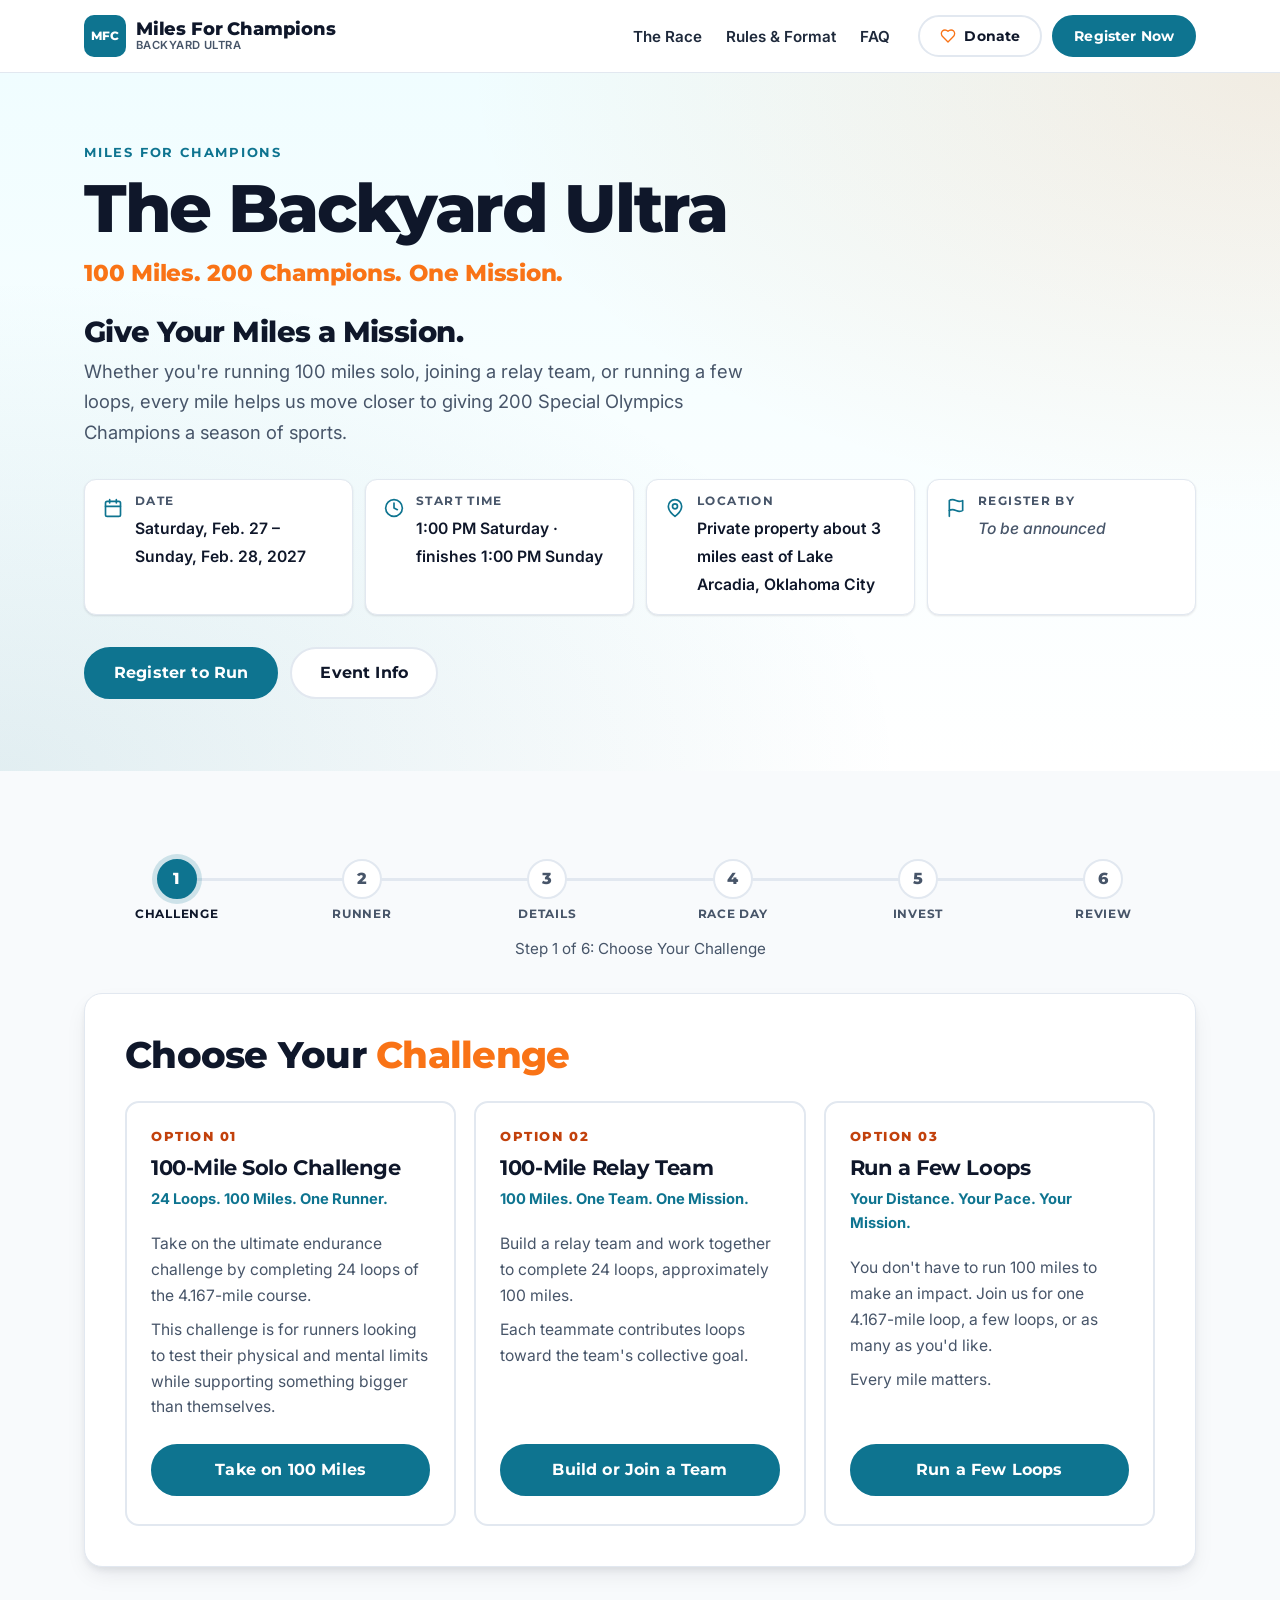
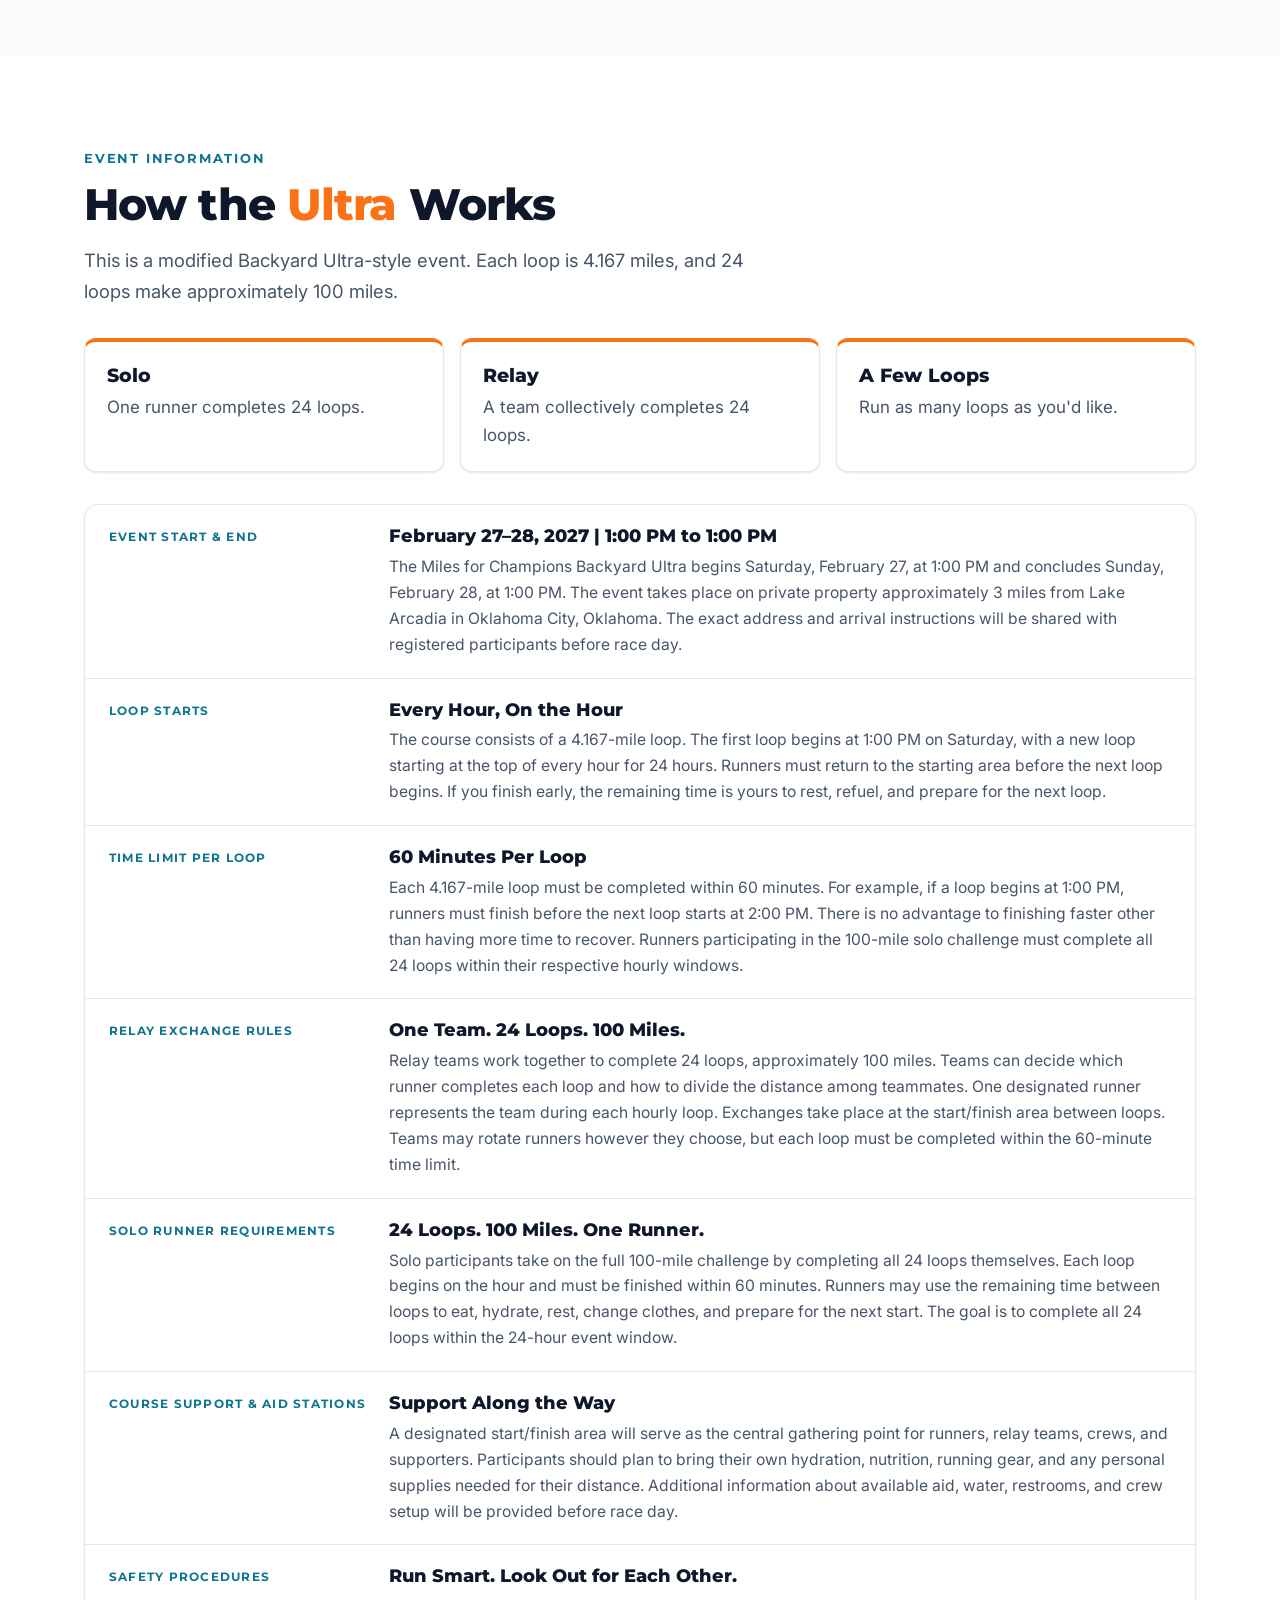
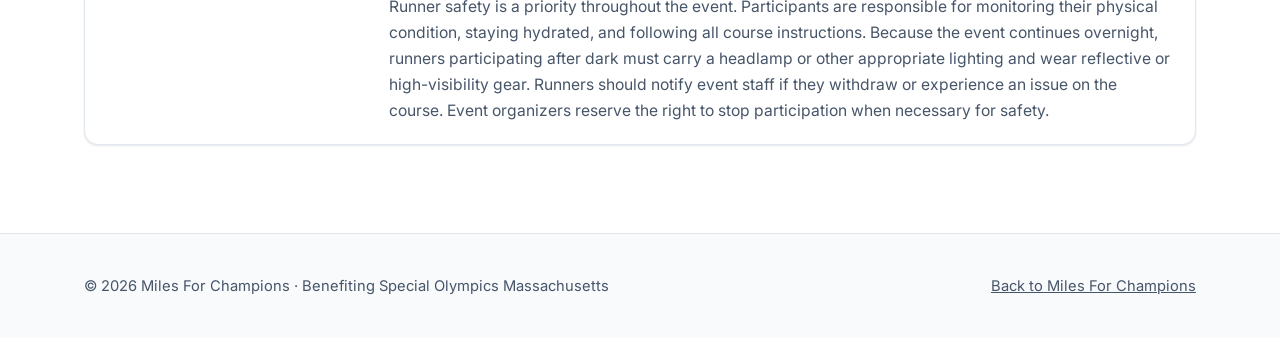
==== commit 0ca32a3d: "Turn the Mission step into Invest: $50 registration donation Registration step 5 now asks for the $5" ====
--- a/register.html
+++ b/register.html
@@ -12,8 +12,8 @@
   <link rel="preconnect" href="https://fonts.googleapis.com">
   <link rel="preconnect" href="https://fonts.gstatic.com" crossorigin>
   <link href="https://fonts.googleapis.com/css2?family=Inter:wght@400;500;600;700&family=Montserrat:wght@700;800&display=swap" rel="stylesheet">
-  <link rel="stylesheet" href="assets/site.css">
-  <link rel="stylesheet" href="assets/register.css">
+  <link rel="stylesheet" href="assets/site.css?v=3">
+  <link rel="stylesheet" href="assets/register.css?v=3">
 </head>
 <body>
 
@@ -63,7 +63,7 @@
         <li><b>2</b><span>Runner</span></li>
         <li><b>3</b><span>Details</span></li>
         <li><b>4</b><span>Race Day</span></li>
-        <li><b>5</b><span>Mission</span></li>
+        <li><b>5</b><span>Invest</span></li>
         <li><b>6</b><span>Review</span></li>
       </ol>
       <p class="step-count" id="step-count" aria-live="polite"></p>
@@ -114,9 +114,11 @@
             <div class="field"><label for="lastName">Last name <i>*</i></label><input id="lastName" name="lastName" autocomplete="family-name" required></div>
             <div class="field"><label for="email">Email address <i>*</i></label><input id="email" name="email" type="email" autocomplete="email" inputmode="email" required></div>
             <div class="field"><label for="phone">Phone number <i>*</i></label><input id="phone" name="phone" type="tel" autocomplete="tel" placeholder="(405) 555-0123" required></div>
-            <div class="field"><label for="dob">Date of birth <i>*</i></label><input id="dob" name="dob" type="date" autocomplete="bday" min="1900-01-01" required></div>
+            <div class="field full"><label for="street">Street address <i>*</i></label><input id="street" name="street" autocomplete="street-address" placeholder="123 Main St, Apt 4" required></div>
             <div class="field"><label for="city">City <i>*</i></label><input id="city" name="city" autocomplete="address-level2" required></div>
             <div class="field"><label for="state">State <i>*</i></label><select id="state" name="state" autocomplete="address-level1" required><option value="">Select a state</option></select></div>
+            <div class="field"><label for="zip">ZIP code <i>*</i></label><input id="zip" name="zip" autocomplete="postal-code" inputmode="numeric" maxlength="10" placeholder="73034" required></div>
+            <div class="field"><label for="dob">Date of birth <i>*</i></label><input id="dob" name="dob" type="date" autocomplete="bday" min="1900-01-01" required></div>
             <div class="field"><label for="gender">Gender <em>optional</em></label>
               <select id="gender" name="gender"><option value="">Select</option><option>Female</option><option>Male</option><option>Non-binary</option><option>Prefer not to say</option></select></div>
             <div class="field"><label for="club">Running club or group <em>optional</em></label><input id="club" name="club"></div>
@@ -211,7 +213,7 @@
           <div class="grid">
             <div class="field full"><label for="medical">Allergies or medical information event staff should know about <em>optional</em></label><textarea id="medical" name="medical" rows="3"></textarea>
               <p class="note">Shared only with event organizers and staff.</p></div>
-            <div class="field full"><label for="accessibility">Accessibility accommodations you need <em>optional</em></label><textarea id="accessibility" name="accessibility" rows="2"></textarea></div>
+            <div class="field full"><label for="accessibility">Anything we need to know before the race to better support you? <em>optional</em></label><textarea id="accessibility" name="accessibility" rows="2"></textarea></div>
             <div class="field"><label for="heardAbout">How did you hear about this event? <em>optional</em></label>
               <select id="heardAbout" name="heardAbout"><option value="">Select</option><option>Instagram</option><option>Facebook</option><option>Running club</option><option>Friend or family</option><option>Other</option></select></div>
           </div>
@@ -220,26 +222,26 @@
 
         <!-- Step 5 -->
         <div class="step" data-step="4" hidden>
-          <div class="mission-panel">
-            <h2 class="step-title" tabindex="-1">Give Your Miles a <span class="accent">Mission</span></h2>
-            <p class="big-line">We're running for something bigger than a finish line.</p>
-            <p>Our mission is to raise <b>$24,000</b> to help provide <b>200 Special Olympics Champions</b> with a season of sports.</p>
-            <p>Just $120 can help give one Champion access to a season of athletic opportunities, including equipment, uniforms, and competition experiences.</p>
-            <div class="impact">
-              <div><b>$120</b><span>1 Champion</span></div>
-              <div><b>$600</b><span>5 Champions</span></div>
-              <div><b>$1,200</b><span>10 Champions</span></div>
-            </div>
-          </div>
-          <fieldset class="group"><legend>Would you like to help fundraise for Miles for Champions? <i>*</i></legend>
+          <div class="invest-panel">
+            <span class="badge">Registration donation</span>
+            <h2 class="step-title" tabindex="-1">Invest in the <span class="accent">Mission</span></h2>
+            <div class="invest-amount"><b>$50</b><span>makes your registration official</span></div>
+            <p>Your registration for the Backyard Ultra is a <b>$50 donation</b> to Special Olympics Massachusetts through our Miles for Champions fundraising page. Once your donation is made, you're officially registered.</p>
+            <ol class="invest-steps">
+              <li>Click <b>Make My $50 Donation</b>. Our fundraising page opens in a new tab.</li>
+              <li>Donate $50 (or more!) using the name you're registering with.</li>
+              <li>Come back to this tab and finish your registration.</li>
+            </ol>
+            <a class="btn big orange" data-config-href="links.donate" href="https://www.givengain.com/project/ryan-raising-funds-for-special-olympics-massachusetts-128642" target="_blank" rel="noopener">Make My $50 Donation <svg width="18" height="18" viewBox="0 0 24 24" fill="none" stroke="currentColor" stroke-width="2" stroke-linecap="round" stroke-linejoin="round" aria-hidden="true"><path d="M15 3h6v6"/><path d="M10 14 21 3"/><path d="M18 13v6a2 2 0 0 1-2 2H5a2 2 0 0 1-2-2V8a2 2 0 0 1 2-2h6"/></svg></a>
+            <p class="note">Want to go further? $120 gives one Champion a full season of sports.</p>
+          </div>
+          <fieldset class="group"><legend>Your $50 registration donation <i>*</i></legend>
             <div class="opts stack">
-              <label class="opt"><input type="radio" name="fundraising" value="Yes, I'd love to help fundraise!" required><span>Yes, I'd love to help fundraise!</span></label>
-              <label class="opt"><input type="radio" name="fundraising" value="Maybe, send me more information."><span>Maybe, send me more information.</span></label>
-              <label class="opt"><input type="radio" name="fundraising" value="I'm here to run and support the mission!"><span>I'm here to run and support the mission!</span></label>
-            </div>
-            <p class="note">Fundraising is optional, and choosing an option doesn't make or charge a donation.</p>
+              <label class="opt"><input type="radio" name="regDonation" value="Donated $50" required><span>I've made my $50 donation</span></label>
+              <label class="opt"><input type="radio" name="regDonation" value="Will donate before race day"><span>I'll make my $50 donation before race day</span></label>
+            </div>
+            <p class="note">Your spot is confirmed once your $50 donation is received.</p>
           </fieldset>
-          <p><a class="text-link" data-config-href="links.learnMore" href="index.html" target="_blank" rel="noopener">Learn More About Miles for Champions →</a></p>
           <div class="step-nav"><button type="button" class="btn secondary" data-back>Back</button><button type="button" class="btn" data-next>Next</button></div>
         </div>
 
@@ -285,6 +287,10 @@
         <p class="mission-line">Give Your Miles a Mission.</p>
         <dl class="summary" id="done-summary"></dl>
         <p class="note" id="done-email"></p>
+        <div class="done-donate" id="done-donate" hidden>
+          <p><b>One last step:</b> your spot is confirmed once your $50 registration donation is received.</p>
+          <a class="btn orange" data-config-href="links.donate" href="https://www.givengain.com/project/ryan-raising-funds-for-special-olympics-massachusetts-128642" target="_blank" rel="noopener">Make My $50 Donation</a>
+        </div>
         <div class="btns">
           <button type="button" class="btn" id="share">Share the Mission</button>
           <a class="btn secondary" data-config-href="links.donate" href="#" target="_blank" rel="noopener">Sponsor a Champion</a>
@@ -322,8 +328,8 @@
     </div>
   </footer>
 
-  <script src="assets/config.js"></script>
-  <script src="assets/site.js"></script>
-  <script src="assets/register.js"></script>
+  <script src="assets/config.js?v=3"></script>
+  <script src="assets/site.js?v=3"></script>
+  <script src="assets/register.js?v=3"></script>
 </body>
 </html>
--- a/assets/site.css
+++ b/assets/site.css
@@ -51,6 +51,11 @@
 .btn.secondary { background: #fff; color: var(--heading); border-color: var(--line); }
 .btn.secondary:hover { border-color: var(--primary); color: var(--primary); }
 .btn.small { padding: 11px 20px; font-size: .9rem; }
+.btn.big { font-size: 1.15rem; padding: 18px 30px; }
+.btn.big svg { transition: transform .15s; }
+.btn.big:hover svg { transform: translateX(3px); }
+.btn.orange { background: #ea580c; border-color: #ea580c; }
+.btn.orange:hover { background: #c2410c; border-color: #c2410c; }
 
 /* Header */
 .site-header { position: sticky; top: 0; z-index: 20; background: rgba(255, 255, 255, .92); backdrop-filter: blur(10px); border-bottom: 1px solid var(--line); }
--- a/assets/register.css
+++ b/assets/register.css
@@ -104,18 +104,22 @@
 .step-nav .btn[disabled] { opacity: .6; cursor: progress; transform: none; }
 .hp { position: absolute; left: -9999px; width: 1px; height: 1px; overflow: hidden; }
 
-/* Mission step */
-.mission-panel { padding: 30px; margin-bottom: 30px; border-radius: var(--radius); background: linear-gradient(135deg, var(--primary-soft), var(--accent-soft)); border: 1px solid var(--line); }
-.mission-panel .step-title { margin-bottom: 12px; }
-.mission-panel p { color: var(--text); max-width: 680px; }
-.mission-panel p + p { margin-top: 10px; }
-.mission-panel b { color: var(--heading); }
 .big-line { font: 700 1.15rem/1.4 var(--head) !important; color: var(--heading) !important; }
-.impact { display: grid; grid-template-columns: repeat(3, 1fr); gap: 10px; margin-top: 22px; max-width: 560px; }
-.impact div { background: #fff; border: 1px solid var(--line); border-radius: 12px; padding: 14px 8px; text-align: center; }
-.impact b { display: block; font: 800 1.5rem/1 var(--head); color: var(--accent) !important; }
-.impact span { font-size: .8rem; color: var(--muted); font-weight: 600; }
 .text-link { color: var(--primary); font-weight: 700; text-underline-offset: 4px; }
+
+/* Invest step */
+.invest-panel { padding: 32px; margin-bottom: 30px; border-radius: var(--radius); background: linear-gradient(135deg, #fff7ed 0%, #ffffff 60%); border: 1px solid #fed7aa; }
+.invest-panel .step-title { margin: 14px 0 10px; }
+.invest-panel > p { color: var(--text); max-width: 640px; }
+.invest-panel b { color: var(--heading); }
+.invest-amount { display: flex; align-items: baseline; gap: 12px; flex-wrap: wrap; margin-bottom: 14px; }
+.invest-amount b { font: 800 clamp(3rem, 8vw, 4.2rem)/1 var(--head); color: var(--accent) !important; letter-spacing: -.04em; }
+.invest-amount span { font: 700 1.05rem/1.3 var(--head); color: var(--heading); }
+.invest-steps { margin: 18px 0 24px 20px; display: grid; gap: 6px; color: var(--text); }
+.invest-steps li::marker { color: var(--accent-text); font-weight: 800; }
+.invest-panel .note { margin-top: 14px; }
+.done-donate { margin-top: 24px; padding: 20px; border: 1px solid #fed7aa; background: var(--accent-soft); border-radius: 12px; }
+.done-donate p { color: var(--heading); margin-bottom: 14px; }
 
 /* Review */
 .review { border: 1px solid var(--line); border-radius: 12px; overflow: hidden; margin-bottom: 32px; }
@@ -160,6 +164,8 @@
   .choices, .formats { grid-template-columns: 1fr; }
 }
 @media (max-width: 720px) {
+  .invest-panel { padding: 24px 18px; }
+  .invest-panel .btn.big { width: 100%; }
   #reg { padding: 24px 18px; border-radius: 14px; }
   .grid { grid-template-columns: 1fr; }
   .progress span { display: none; }
@@ -169,9 +175,7 @@
   .review .row { grid-template-columns: 1fr auto; }
   .review .row .v { grid-column: 1 / -1; grid-row: 2; }
   .summary div, .rules div { grid-template-columns: 1fr; gap: 4px; }
-  .mission-panel { padding: 22px 18px; }
-  .impact b { font-size: 1.2rem; }
-  .step-nav .btn { min-width: 0; flex: 1; }
+      .step-nav .btn { min-width: 0; flex: 1; }
   #done { padding: 32px 20px; }
 }
 @media (max-width: 480px) {
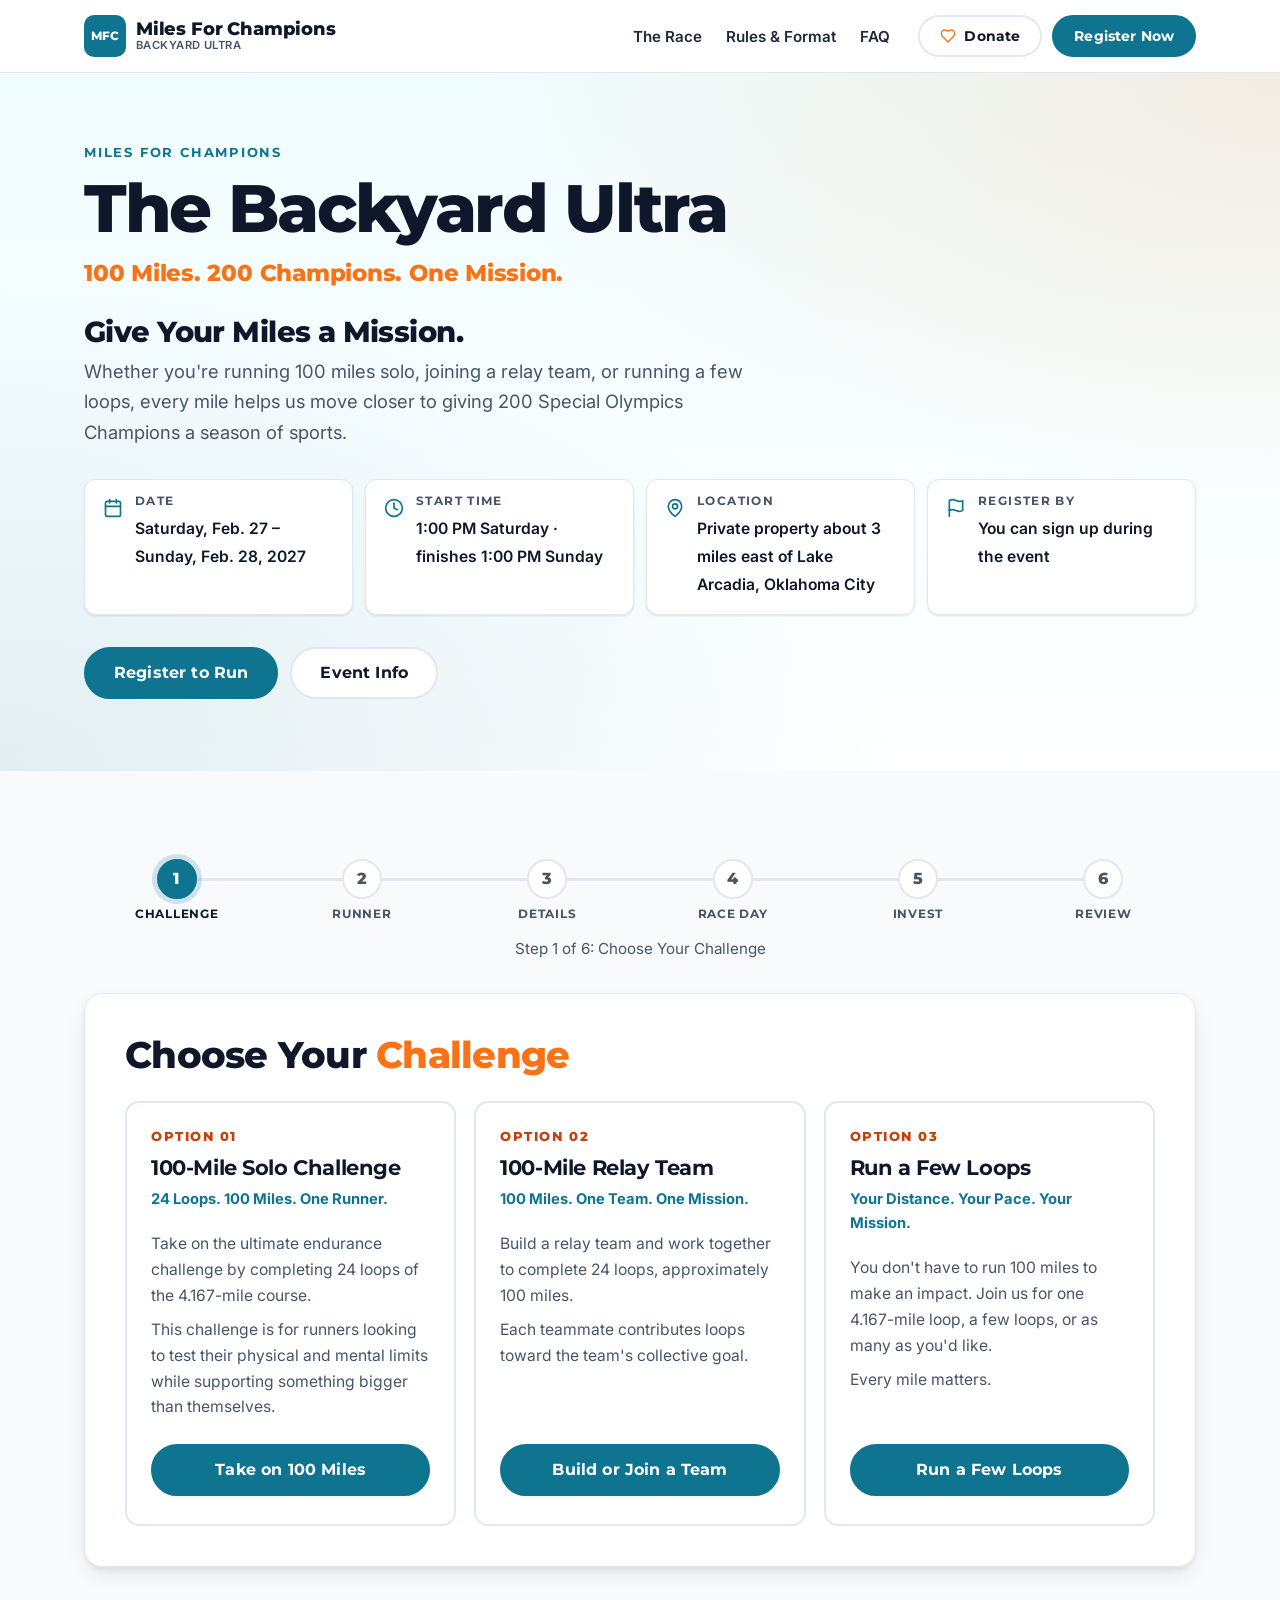
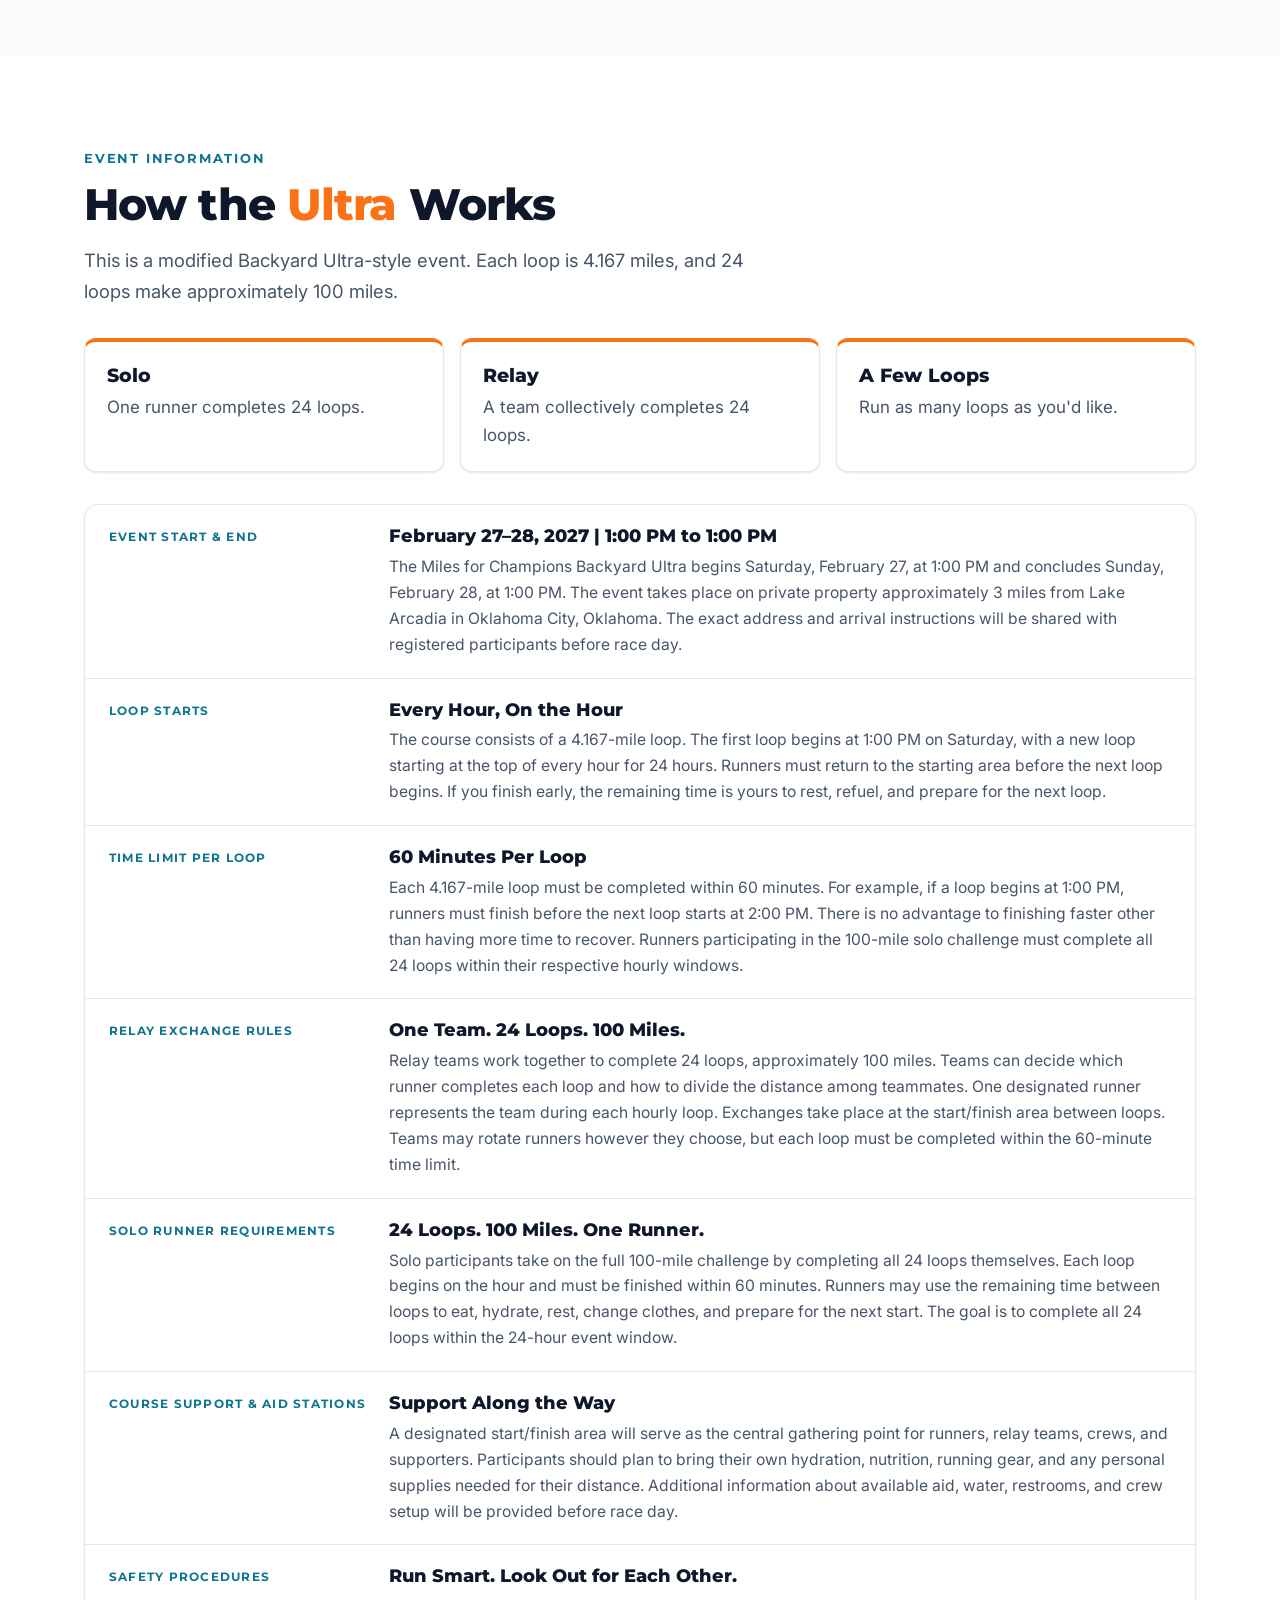
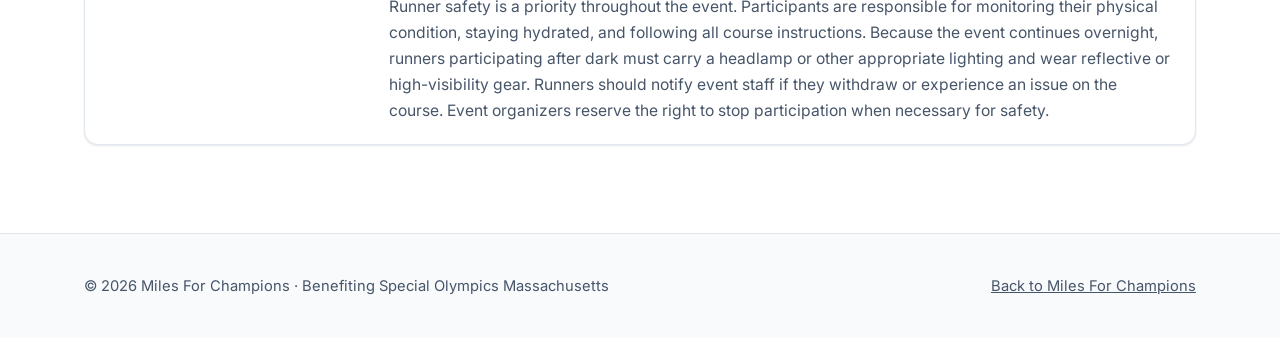
==== commit 1ee7882a: "Set registration deadline text Co-Authored-By: Claude Opus 5.5 <noreply@anthropic.com>" ====
--- a/register.html
+++ b/register.html
@@ -12,8 +12,8 @@
   <link rel="preconnect" href="https://fonts.googleapis.com">
   <link rel="preconnect" href="https://fonts.gstatic.com" crossorigin>
   <link href="https://fonts.googleapis.com/css2?family=Inter:wght@400;500;600;700&family=Montserrat:wght@700;800&display=swap" rel="stylesheet">
-  <link rel="stylesheet" href="assets/site.css?v=3">
-  <link rel="stylesheet" href="assets/register.css?v=3">
+  <link rel="stylesheet" href="assets/site.css?v=4">
+  <link rel="stylesheet" href="assets/register.css?v=4">
 </head>
 <body>
 
@@ -328,8 +328,8 @@
     </div>
   </footer>
 
-  <script src="assets/config.js?v=3"></script>
-  <script src="assets/site.js?v=3"></script>
-  <script src="assets/register.js?v=3"></script>
+  <script src="assets/config.js?v=4"></script>
+  <script src="assets/site.js?v=4"></script>
+  <script src="assets/register.js?v=4"></script>
 </body>
 </html>
